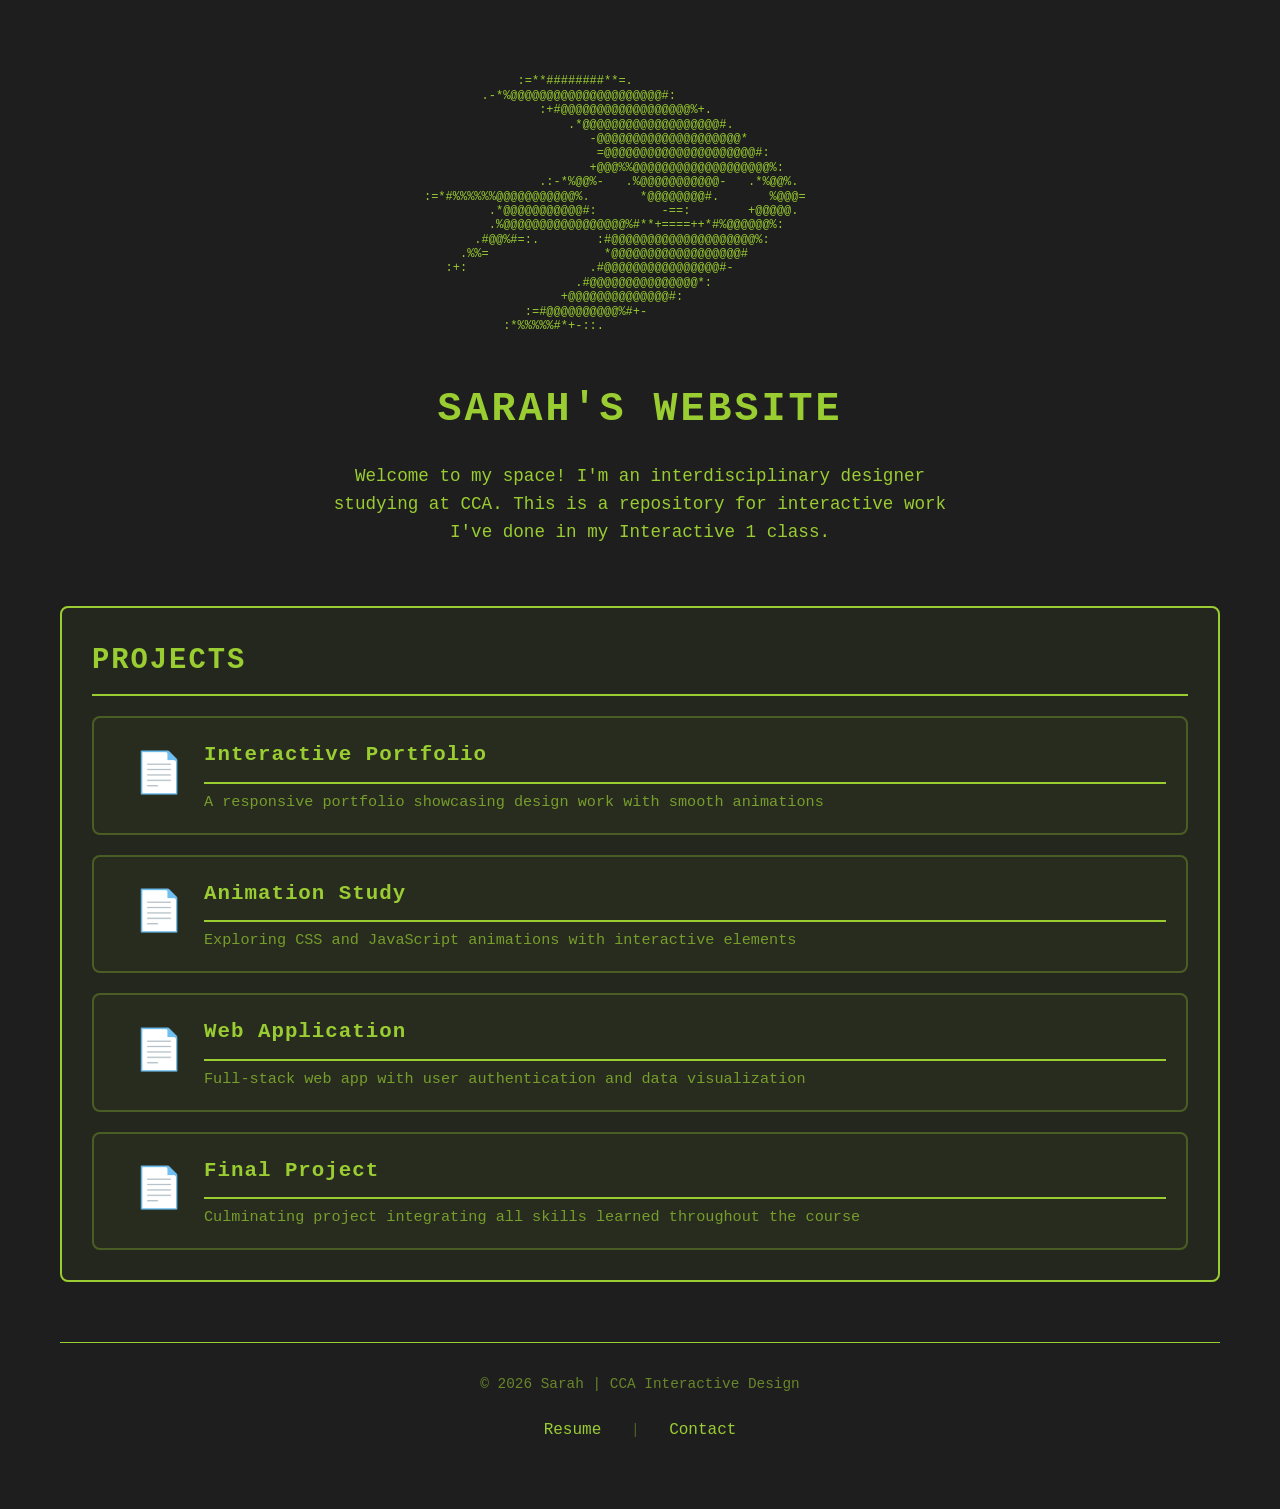
==== index.html @ de09cf16 "Add files via upload" ====
<!DOCTYPE html>
<html lang="en">

<head>
  <meta charset="utf-8" />
  <meta name="viewport" content="width=device-width, initial-scale=1.0">
  <title>Sarah's Interactive Site</title>
  
  <style>
    /* ========================================
       GLOBAL STYLES
       ======================================== */
    * {
      margin: 0;
      padding: 0;
      box-sizing: border-box;
    }

    body {
      background-color: rgb(30, 30, 30);
      font-family: 'Courier New', monospace;
      color: yellowgreen;
      line-height: 1.6;
      padding: 20px;
    }

    /* ========================================
       CONTAINER / LAYOUT
       ======================================== */
    #container {
      max-width: 1200px;
      margin: 0 auto;
      padding: 40px 20px;
    }

    /* ========================================
       HEADER SECTION
       ======================================== */
    header {
      text-align: center;
      margin-bottom: 60px;
    }

    .ascii-art {
      color: yellowgreen;
      font-size: 12px;
      line-height: 1.2;
      margin-bottom: 30px;
      overflow-x: auto;
    }

    h1 {
      color: yellowgreen;
      font-size: 2.5rem;
      margin-bottom: 20px;
      text-transform: uppercase;
      letter-spacing: 3px;
    }

    .tagline {
      color: yellowgreen;
      font-size: 1.1rem;
      max-width: 700px;
      margin: 0 auto;
      padding: 0 20px;
    }

    /* ========================================
       NAVIGATION SECTIONS
       ======================================== */
    .nav-section {
      background-color: rgba(154, 205, 50, 0.05);
      border: 2px solid yellowgreen;
      border-radius: 8px;
      padding: 30px;
      margin-bottom: 30px;
      transition: transform 0.3s ease, box-shadow 0.3s ease;
    }

    .nav-section:hover {
      transform: translateY(-5px);
      box-shadow: 0 5px 20px rgba(154, 205, 50, 0.3);
    }

    .nav-section h2,
    .nav-section h3 {
      color: yellowgreen;
      font-size: 1.8rem;
      margin-bottom: 20px;
      text-transform: uppercase;
      letter-spacing: 2px;
      border-bottom: 2px solid yellowgreen;
      padding-bottom: 10px;
    }

    /* ========================================
       LISTS & LINKS
       ======================================== */
    ul {
      list-style: none;
      padding-left: 0;
    }

    li {
      margin-bottom: 15px;
    }

    a {
      color: yellowgreen;
      text-decoration: none;
      font-size: 1.1rem;
      padding: 10px 15px;
      display: inline-block;
      border: 1px solid transparent;
      border-radius: 4px;
      transition: all 0.3s ease;
      position: relative;
    }

    a::before {
      content: '→ ';
      opacity: 0;
      transform: translateX(-10px);
      transition: all 0.3s ease;
    }

    a:hover {
      background-color: rgba(154, 205, 50, 0.1);
      border: 1px solid yellowgreen;
      padding-left: 25px;
    }

    a:hover::before {
      opacity: 1;
      transform: translateX(0);
    }

    /* ========================================
       PROJECT LIST (File-like elements)
       ======================================== */
    .project-list {
      display: flex;
      flex-direction: column;
      gap: 20px;
    }

    .project-item {
      margin-bottom: 0;
    }

    .project-item a {
      display: flex;
      align-items: center;
      gap: 20px;
      padding: 20px;
      background-color: rgba(154, 205, 50, 0.03);
      border: 2px solid rgba(154, 205, 50, 0.3);
      border-radius: 8px;
      width: 100%;
      transition: all 0.3s ease;
    }

    .project-item a::before {
      content: '';
      opacity: 1;
    }

    .project-item a:hover {
      background-color: rgba(154, 205, 50, 0.1);
      border-color: yellowgreen;
      transform: translateX(10px);
      padding-left: 20px;
    }

    .file-icon {
      font-size: 2.5rem;
      flex-shrink: 0;
    }

    .project-info {
      flex-grow: 1;
    }

    .project-info h3 {
      color: yellowgreen;
      font-size: 1.3rem;
      margin-bottom: 8px;
      text-transform: none;
      letter-spacing: 1px;
    }

    .project-info p {
      color: rgba(154, 205, 50, 0.7);
      font-size: 0.95rem;
      line-height: 1.4;
      margin: 0;
    }

    /* ========================================
       RESPONSIVE DESIGN
       ======================================== */
    @media (max-width: 768px) {
      h1 {
        font-size: 2rem;
      }

      .ascii-art {
        font-size: 8px;
      }

      .nav-section {
        padding: 20px;
      }

      .nav-section h2,
      .nav-section h3 {
        font-size: 1.5rem;
      }

      a {
        font-size: 1rem;
      }
    }

    /* ========================================
       FOOTER (optional)
       ======================================== */
    footer {
      text-align: center;
      margin-top: 60px;
      padding-top: 30px;
      border-top: 1px solid yellowgreen;
      color: rgba(154, 205, 50, 0.6);
      font-size: 0.9rem;
    }

    .footer-links {
      margin-top: 15px;
    }

    .footer-links a {
      color: yellowgreen;
      font-size: 1rem;
      padding: 5px 10px;
    }

    .footer-links a::before {
      content: '';
    }

    .footer-links a:hover {
      padding-left: 10px;
    }

    .footer-links span {
      color: rgba(154, 205, 50, 0.4);
      margin: 0 10px;
    }
  </style>
</head>

<body>
  <div id="container">
    
    <!-- ========================================
         HEADER SECTION
         ======================================== -->
    <header>
      <pre class="ascii-art">
                                                                                                                   
                                             :=**########**=.                                                               
                                        .-*%@@@@@@@@@@@@@@@@@@@@@#:                                                         
                                                :+#@@@@@@@@@@@@@@@@@@%+.                                                    
                                                    .*@@@@@@@@@@@@@@@@@@@#.                                                 
                                                       -@@@@@@@@@@@@@@@@@@@@*                                               
                                                        =@@@@@@@@@@@@@@@@@@@@@#:                                            
                                                       +@@@%%@@@@@@@@@@@@@@@@@@@%:                                          
                                                .:-*%@@%-   .%@@@@@@@@@@@-   .*%@@%.                                        
                                :=*#%%%%%%@@@@@@@@@@@%.       *@@@@@@@@#.       %@@@=                                       
                                         .*@@@@@@@@@@@#:         -==:        +@@@@@.                                        
                                         .%@@@@@@@@@@@@@@@@@%#**+====++*#%@@@@@@%:                                          
                                       .#@@%#=:.        :#@@@@@@@@@@@@@@@@@@@@%:                                            
                                     .%%=                *@@@@@@@@@@@@@@@@@@#                                               
                                   :+:                 .#@@@@@@@@@@@@@@@@#-                                                 
                                                     .#@@@@@@@@@@@@@@@*:                                                    
                                                   +@@@@@@@@@@@@@@#:                                                        
                                              :=#@@@@@@@@@@%#+-                                                             
                                           :*%%%%%#*+-::.                                                                   
      </pre>

      <h1>Sarah's Website</h1>
      <p class="tagline">
        Welcome to my space! I'm an interdisciplinary designer studying at CCA. 
        This is a repository for interactive work I've done in my Interactive 1 class.
      </p>
    </header>

    <!-- ========================================
         MAIN CONTENT
         ======================================== -->
    <main>

      <!-- Projects Section -->
      <section id="projects" class="nav-section">
        <h2>Projects</h2>
        <ul class="project-list">
          <li class="project-item">
            <a href="project1.html">
              <span class="file-icon">📄</span>
              <div class="project-info">
                <h3>Interactive Portfolio</h3>
                <p>A responsive portfolio showcasing design work with smooth animations</p>
              </div>
            </a>
          </li>
          <li class="project-item">
            <a href="project2.html">
              <span class="file-icon">📄</span>
              <div class="project-info">
                <h3>Animation Study</h3>
                <p>Exploring CSS and JavaScript animations with interactive elements</p>
              </div>
            </a>
          </li>
          <li class="project-item">
            <a href="project3.html">
              <span class="file-icon">📄</span>
              <div class="project-info">
                <h3>Web Application</h3>
                <p>Full-stack web app with user authentication and data visualization</p>
              </div>
            </a>
          </li>
          <li class="project-item">
            <a href="project4.html">
              <span class="file-icon">📄</span>
              <div class="project-info">
                <h3>Final Project</h3>
                <p>Culminating project integrating all skills learned throughout the course</p>
              </div>
            </a>
          </li>
        </ul>
      </section>

    </main>

    <!-- ========================================
         FOOTER
         ======================================== -->
    <footer>
      <p>&copy; 2026 Sarah | CCA Interactive Design</p>
      <div class="footer-links">
        <a href="#">Resume</a>
        <span>|</span>
        <a href="#">Contact</a>
      </div>
    </footer>

  </div>
</body>
</html>
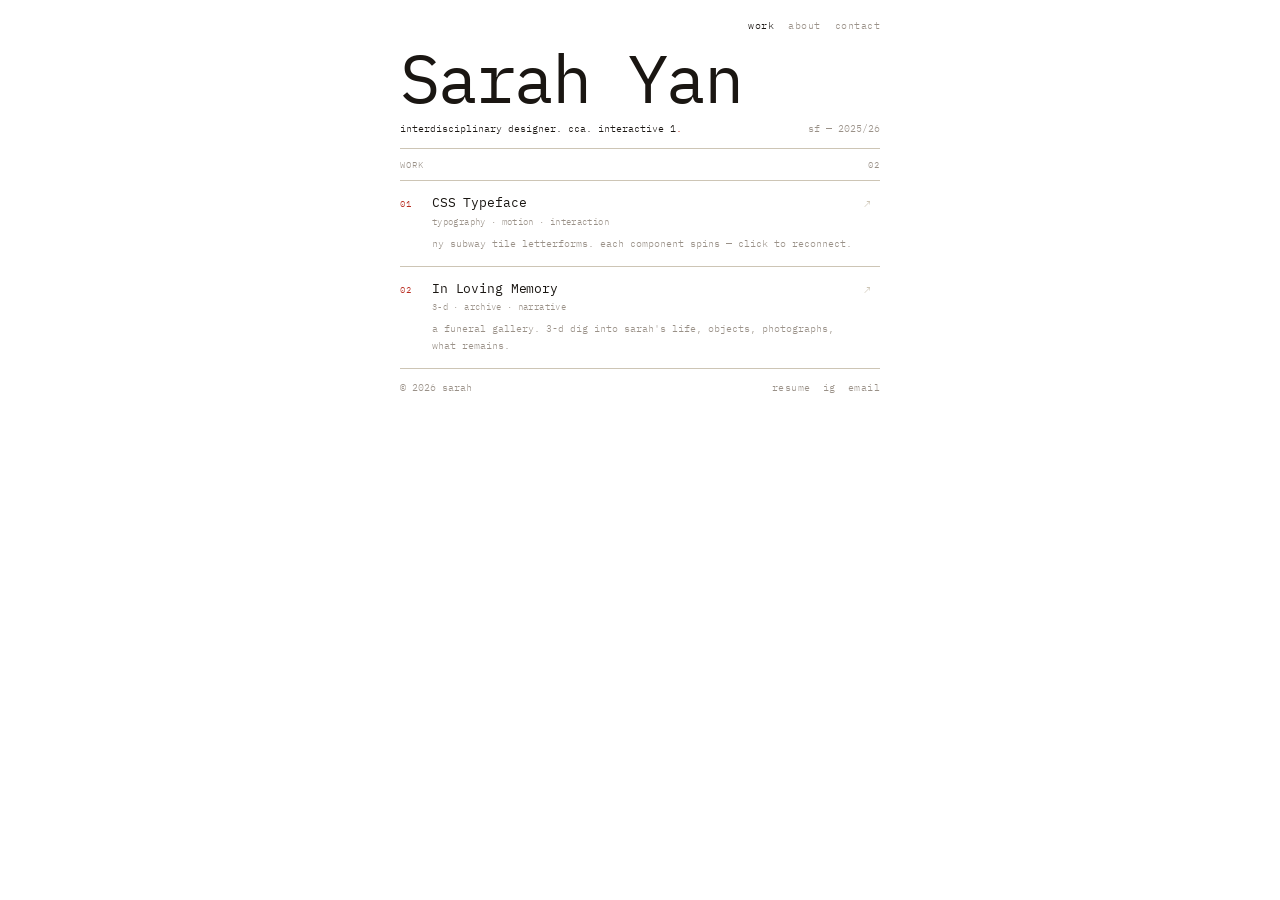
==== commit fc21f429: "Add files via upload" ====
--- a/index.html
+++ b/index.html
@@ -1,362 +1,74 @@
 <!DOCTYPE html>
 <html lang="en">
-
 <head>
   <meta charset="utf-8" />
   <meta name="viewport" content="width=device-width, initial-scale=1.0">
-  <title>Sarah's Interactive Site</title>
-  
-  <style>
-    /* ========================================
-       GLOBAL STYLES
-       ======================================== */
-    * {
-      margin: 0;
-      padding: 0;
-      box-sizing: border-box;
-    }
+  <title>sarah</title>
+  <link href="https://fonts.googleapis.com/css2?family=IBM+Plex+Mono:ital,wght@0,300;0,400;1,300&display=swap" rel="stylesheet">
+  <link rel="stylesheet" href="assets/style.css">
+</head>
+<body>
 
-    body {
-      background-color: rgb(30, 30, 30);
-      font-family: 'Courier New', monospace;
-      color: yellowgreen;
-      line-height: 1.6;
-      padding: 20px;
-    }
+  <div class="page">
 
-    /* ========================================
-       CONTAINER / LAYOUT
-       ======================================== */
-    #container {
-      max-width: 1200px;
-      margin: 0 auto;
-      padding: 40px 20px;
-    }
-
-    /* ========================================
-       HEADER SECTION
-       ======================================== */
-    header {
-      text-align: center;
-      margin-bottom: 60px;
-    }
-
-    .ascii-art {
-      color: yellowgreen;
-      font-size: 12px;
-      line-height: 1.2;
-      margin-bottom: 30px;
-      overflow-x: auto;
-    }
-
-    h1 {
-      color: yellowgreen;
-      font-size: 2.5rem;
-      margin-bottom: 20px;
-      text-transform: uppercase;
-      letter-spacing: 3px;
-    }
-
-    .tagline {
-      color: yellowgreen;
-      font-size: 1.1rem;
-      max-width: 700px;
-      margin: 0 auto;
-      padding: 0 20px;
-    }
-
-    /* ========================================
-       NAVIGATION SECTIONS
-       ======================================== */
-    .nav-section {
-      background-color: rgba(154, 205, 50, 0.05);
-      border: 2px solid yellowgreen;
-      border-radius: 8px;
-      padding: 30px;
-      margin-bottom: 30px;
-      transition: transform 0.3s ease, box-shadow 0.3s ease;
-    }
-
-    .nav-section:hover {
-      transform: translateY(-5px);
-      box-shadow: 0 5px 20px rgba(154, 205, 50, 0.3);
-    }
-
-    .nav-section h2,
-    .nav-section h3 {
-      color: yellowgreen;
-      font-size: 1.8rem;
-      margin-bottom: 20px;
-      text-transform: uppercase;
-      letter-spacing: 2px;
-      border-bottom: 2px solid yellowgreen;
-      padding-bottom: 10px;
-    }
-
-    /* ========================================
-       LISTS & LINKS
-       ======================================== */
-    ul {
-      list-style: none;
-      padding-left: 0;
-    }
-
-    li {
-      margin-bottom: 15px;
-    }
-
-    a {
-      color: yellowgreen;
-      text-decoration: none;
-      font-size: 1.1rem;
-      padding: 10px 15px;
-      display: inline-block;
-      border: 1px solid transparent;
-      border-radius: 4px;
-      transition: all 0.3s ease;
-      position: relative;
-    }
-
-    a::before {
-      content: '→ ';
-      opacity: 0;
-      transform: translateX(-10px);
-      transition: all 0.3s ease;
-    }
-
-    a:hover {
-      background-color: rgba(154, 205, 50, 0.1);
-      border: 1px solid yellowgreen;
-      padding-left: 25px;
-    }
-
-    a:hover::before {
-      opacity: 1;
-      transform: translateX(0);
-    }
-
-    /* ========================================
-       PROJECT LIST (File-like elements)
-       ======================================== */
-    .project-list {
-      display: flex;
-      flex-direction: column;
-      gap: 20px;
-    }
-
-    .project-item {
-      margin-bottom: 0;
-    }
-
-    .project-item a {
-      display: flex;
-      align-items: center;
-      gap: 20px;
-      padding: 20px;
-      background-color: rgba(154, 205, 50, 0.03);
-      border: 2px solid rgba(154, 205, 50, 0.3);
-      border-radius: 8px;
-      width: 100%;
-      transition: all 0.3s ease;
-    }
-
-    .project-item a::before {
-      content: '';
-      opacity: 1;
-    }
-
-    .project-item a:hover {
-      background-color: rgba(154, 205, 50, 0.1);
-      border-color: yellowgreen;
-      transform: translateX(10px);
-      padding-left: 20px;
-    }
-
-    .file-icon {
-      font-size: 2.5rem;
-      flex-shrink: 0;
-    }
-
-    .project-info {
-      flex-grow: 1;
-    }
-
-    .project-info h3 {
-      color: yellowgreen;
-      font-size: 1.3rem;
-      margin-bottom: 8px;
-      text-transform: none;
-      letter-spacing: 1px;
-    }
-
-    .project-info p {
-      color: rgba(154, 205, 50, 0.7);
-      font-size: 0.95rem;
-      line-height: 1.4;
-      margin: 0;
-    }
-
-    /* ========================================
-       RESPONSIVE DESIGN
-       ======================================== */
-    @media (max-width: 768px) {
-      h1 {
-        font-size: 2rem;
-      }
-
-      .ascii-art {
-        font-size: 8px;
-      }
-
-      .nav-section {
-        padding: 20px;
-      }
-
-      .nav-section h2,
-      .nav-section h3 {
-        font-size: 1.5rem;
-      }
-
-      a {
-        font-size: 1rem;
-      }
-    }
-
-    /* ========================================
-       FOOTER (optional)
-       ======================================== */
-    footer {
-      text-align: center;
-      margin-top: 60px;
-      padding-top: 30px;
-      border-top: 1px solid yellowgreen;
-      color: rgba(154, 205, 50, 0.6);
-      font-size: 0.9rem;
-    }
-
-    .footer-links {
-      margin-top: 15px;
-    }
-
-    .footer-links a {
-      color: yellowgreen;
-      font-size: 1rem;
-      padding: 5px 10px;
-    }
-
-    .footer-links a::before {
-      content: '';
-    }
-
-    .footer-links a:hover {
-      padding-left: 10px;
-    }
-
-    .footer-links span {
-      color: rgba(154, 205, 50, 0.4);
-      margin: 0 10px;
-    }
-  </style>
-</head>
-
-<body>
-  <div id="container">
-    
-    <!-- ========================================
-         HEADER SECTION
-         ======================================== -->
     <header>
-      <pre class="ascii-art">
-                                                                                                                   
-                                             :=**########**=.                                                               
-                                        .-*%@@@@@@@@@@@@@@@@@@@@@#:                                                         
-                                                :+#@@@@@@@@@@@@@@@@@@%+.                                                    
-                                                    .*@@@@@@@@@@@@@@@@@@@#.                                                 
-                                                       -@@@@@@@@@@@@@@@@@@@@*                                               
-                                                        =@@@@@@@@@@@@@@@@@@@@@#:                                            
-                                                       +@@@%%@@@@@@@@@@@@@@@@@@@%:                                          
-                                                .:-*%@@%-   .%@@@@@@@@@@@-   .*%@@%.                                        
-                                :=*#%%%%%%@@@@@@@@@@@%.       *@@@@@@@@#.       %@@@=                                       
-                                         .*@@@@@@@@@@@#:         -==:        +@@@@@.                                        
-                                         .%@@@@@@@@@@@@@@@@@%#**+====++*#%@@@@@@%:                                          
-                                       .#@@%#=:.        :#@@@@@@@@@@@@@@@@@@@@%:                                            
-                                     .%%=                *@@@@@@@@@@@@@@@@@@#                                               
-                                   :+:                 .#@@@@@@@@@@@@@@@@#-                                                 
-                                                     .#@@@@@@@@@@@@@@@*:                                                    
-                                                   +@@@@@@@@@@@@@@#:                                                        
-                                              :=#@@@@@@@@@@%#+-                                                             
-                                           :*%%%%%#*+-::.                                                                   
-      </pre>
-
-      <h1>Sarah's Website</h1>
-      <p class="tagline">
-        Welcome to my space! I'm an interdisciplinary designer studying at CCA. 
-        This is a repository for interactive work I've done in my Interactive 1 class.
-      </p>
+      <div class="header-top">
+        <nav>
+          <a href="#" class="on">work</a>
+          <a href="#">about</a>
+          <a href="#">contact</a>
+        </nav>
+      </div>
+      <h1 class="big-name">Sarah Yan</span></h1>
+      <div class="bio-inline">
+        <span>interdisciplinary designer. cca. interactive 1<span class="r">.</span></span>
+        <span class="dim">sf — 2025/26</span>
+      </div>
     </header>
 
-    <!-- ========================================
-         MAIN CONTENT
-         ======================================== -->
     <main>
 
-      <!-- Projects Section -->
-      <section id="projects" class="nav-section">
-        <h2>Projects</h2>
-        <ul class="project-list">
-          <li class="project-item">
-            <a href="project1.html">
-              <span class="file-icon">📄</span>
-              <div class="project-info">
-                <h3>Interactive Portfolio</h3>
-                <p>A responsive portfolio showcasing design work with smooth animations</p>
-              </div>
-            </a>
-          </li>
-          <li class="project-item">
-            <a href="project2.html">
-              <span class="file-icon">📄</span>
-              <div class="project-info">
-                <h3>Animation Study</h3>
-                <p>Exploring CSS and JavaScript animations with interactive elements</p>
-              </div>
-            </a>
-          </li>
-          <li class="project-item">
-            <a href="project3.html">
-              <span class="file-icon">📄</span>
-              <div class="project-info">
-                <h3>Web Application</h3>
-                <p>Full-stack web app with user authentication and data visualization</p>
-              </div>
-            </a>
-          </li>
-          <li class="project-item">
-            <a href="project4.html">
-              <span class="file-icon">📄</span>
-              <div class="project-info">
-                <h3>Final Project</h3>
-                <p>Culminating project integrating all skills learned throughout the course</p>
-              </div>
-            </a>
-          </li>
-        </ul>
-      </section>
+      <div class="row-label">
+        <span>work</span>
+        <span>02</span>
+      </div>
+
+      <article>
+        <a href="project1.html">
+          <span class="n r">01</span>
+          <div class="info">
+            <span class="title">CSS Typeface</span>
+            <span class="tags">typography · motion · interaction</span>
+            <span class="desc">ny subway tile letterforms. each component spins — click to reconnect.</span>
+          </div>
+          <span class="arr">↗</span>
+        </a>
+      </article>
+
+      <article>
+        <a href="project2.html">
+          <span class="n r">02</span>
+          <div class="info">
+            <span class="title">In Loving Memory</span>
+            <span class="tags">3-d · archive · narrative</span>
+            <span class="desc">a funeral gallery. 3-d dig into sarah's life, objects, photographs, what remains.</span>
+          </div>
+          <span class="arr">↗</span>
+        </a>
+      </article>
 
     </main>
 
-    <!-- ========================================
-         FOOTER
-         ======================================== -->
     <footer>
-      <p>&copy; 2026 Sarah | CCA Interactive Design</p>
-      <div class="footer-links">
-        <a href="#">Resume</a>
-        <span>|</span>
-        <a href="#">Contact</a>
+      <span class="dim">© 2026 sarah</span>
+      <div>
+        <a href="#">resume</a>
+        <a href="#">ig</a>
+        <a href="#">email</a>
       </div>
     </footer>
 
   </div>
+
 </body>
 </html>
--- a/assets/style.css
+++ b/assets/style.css
@@ -0,0 +1,188 @@
+:root {
+  --bg:     #ffffff;
+  --ink:    #1a1612;
+  --red:    #b82a1e;
+  --dim:    #9a9188;
+  --line:   #cdc5b5;
+  --mono:   'IBM Plex Mono', monospace;
+}
+
+*, *::before, *::after { margin: 0; padding: 0; box-sizing: border-box; }
+html { -webkit-font-smoothing: antialiased; }
+
+body, a, button {
+  cursor: url('https://everest-pipkin.com/projects/cursor/g.gif'), auto;
+}
+
+body {
+  background: var(--bg);
+  color: var(--ink);
+  font-family: var(--mono);
+  font-size: 11px;
+  font-weight: 300;
+  line-height: 1.55;
+}
+
+a { color: inherit; text-decoration: none; }
+
+/* page */
+.page {
+  max-width: 520px;
+  margin: 0 auto;
+  padding: 0 20px;
+  opacity: 0;
+  animation: up 0.4s ease forwards;
+}
+@keyframes up {
+  from { opacity:0; transform:translateY(6px); }
+  to   { opacity:1; transform:translateY(0); }
+}
+
+/* accents */
+.r   { color: var(--red); }
+.dim { color: var(--dim); }
+
+/* header */
+header {
+  padding: 18px 0 0;
+  border-bottom: 1px solid var(--line);
+}
+
+.header-top {
+  display: flex;
+  justify-content: flex-end;
+  margin-bottom: 10px;
+}
+
+.big-name {
+  font-family: var(--mono);
+  font-size: clamp(2.4rem, 10vw, 4.2rem);
+  font-weight: 400;
+  letter-spacing: -0.03em;
+  line-height: 1;
+  margin-bottom: 10px;
+}
+
+.bio-inline {
+  display: flex;
+  justify-content: space-between;
+  align-items: baseline;
+  padding-bottom: 12px;
+  font-size: 10px;
+  gap: 10px;
+  flex-wrap: wrap;
+}
+
+.bio-inline .dim { color: var(--dim); }
+
+nav { display: flex; gap: 14px; }
+nav a {
+  font-size: 10px;
+  color: var(--dim);
+  letter-spacing: 0.05em;
+  transition: color 0.12s;
+}
+nav a.on, nav a:hover { color: var(--ink); }
+
+/* row label */
+.row-label {
+  display: flex;
+  justify-content: space-between;
+  padding: 9px 0 8px;
+  font-size: 9px;
+  letter-spacing: 0.12em;
+  text-transform: uppercase;
+  color: var(--dim);
+  border-bottom: 1px solid var(--line);
+}
+
+/* articles */
+article {
+  border-bottom: 1px solid var(--line);
+}
+
+article a {
+  display: grid;
+  grid-template-columns: 22px 1fr 16px;
+  gap: 0 10px;
+  padding: 14px 0;
+  align-items: start;
+  transition: background 0.12s;
+}
+
+article a:hover { background: rgba(0,0,0,0.025); }
+
+/* project number */
+.n {
+  font-size: 9px;
+  letter-spacing: 0.08em;
+  padding-top: 2px;
+}
+
+/* info stack */
+.info {
+  display: flex;
+  flex-direction: column;
+  gap: 4px;
+}
+
+.title {
+  font-size: 13px;
+  font-weight: 400;
+  letter-spacing: -0.01em;
+  color: var(--ink);
+  line-height: 1.2;
+}
+
+.tags {
+  font-size: 9px;
+  color: var(--dim);
+  letter-spacing: 0.04em;
+}
+
+.desc {
+  font-size: 10px;
+  color: var(--dim);
+  line-height: 1.7;
+  margin-top: 2px;
+}
+
+/* arrow */
+.arr {
+  font-size: 11px;
+  color: var(--line);
+  padding-top: 1px;
+  transition: color 0.12s, transform 0.12s;
+  display: inline-block;
+}
+article a:hover .arr {
+  color: var(--red);
+  transform: translate(2px,-2px);
+}
+
+/* on hover, tags blush red */
+article a:hover .tags { color: var(--red); opacity: 0.6; }
+
+/* footer */
+footer {
+  display: flex;
+  justify-content: space-between;
+  align-items: center;
+  padding: 12px 0 28px;
+  font-size: 9.5px;
+}
+
+footer div { display: flex; gap: 12px; }
+
+footer a {
+  color: var(--dim);
+  letter-spacing: 0.05em;
+  transition: color 0.12s;
+}
+footer a:hover { color: var(--ink); }
+
+/* mobile */
+@media (max-width: 400px) {
+  article a { grid-template-columns: 18px 1fr 14px; }
+  footer { flex-direction: column; align-items: flex-start; gap: 8px; }
+}
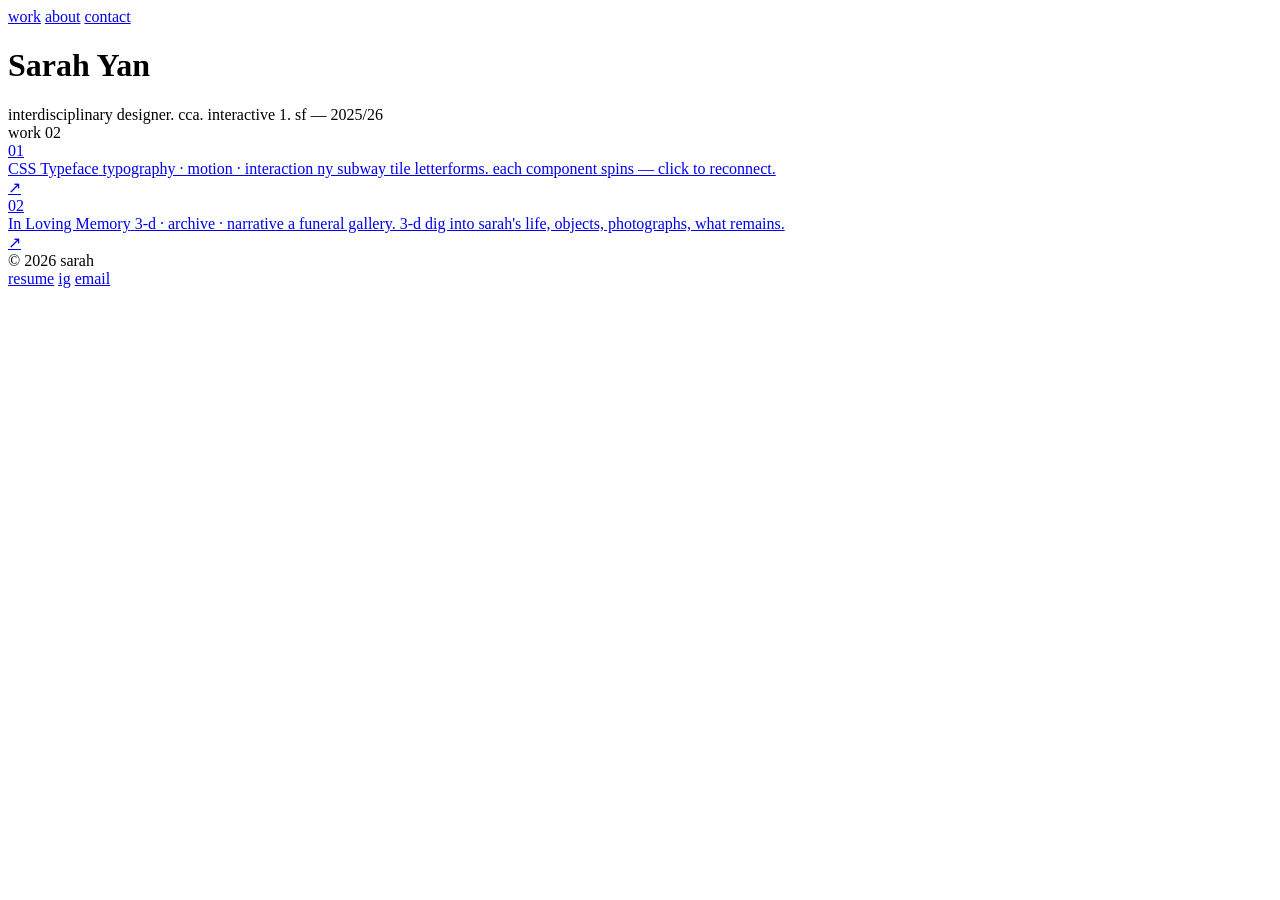
==== commit fd1c0cf4: "Update stylesheet and project link in index.htmladded project page" ====
--- a/index.html
+++ b/index.html
@@ -46,7 +46,7 @@
       </article>
 
       <article>
-        <a href="project2.html">
+        <a href="https://inlovingmemorysarah.netlify.app/" target="_blank" rel="noopener">
           <span class="n r">02</span>
           <div class="info">
             <span class="title">In Loving Memory</span>
@@ -71,4 +71,4 @@
   </div>
 
 </body>
-</html>+</html>
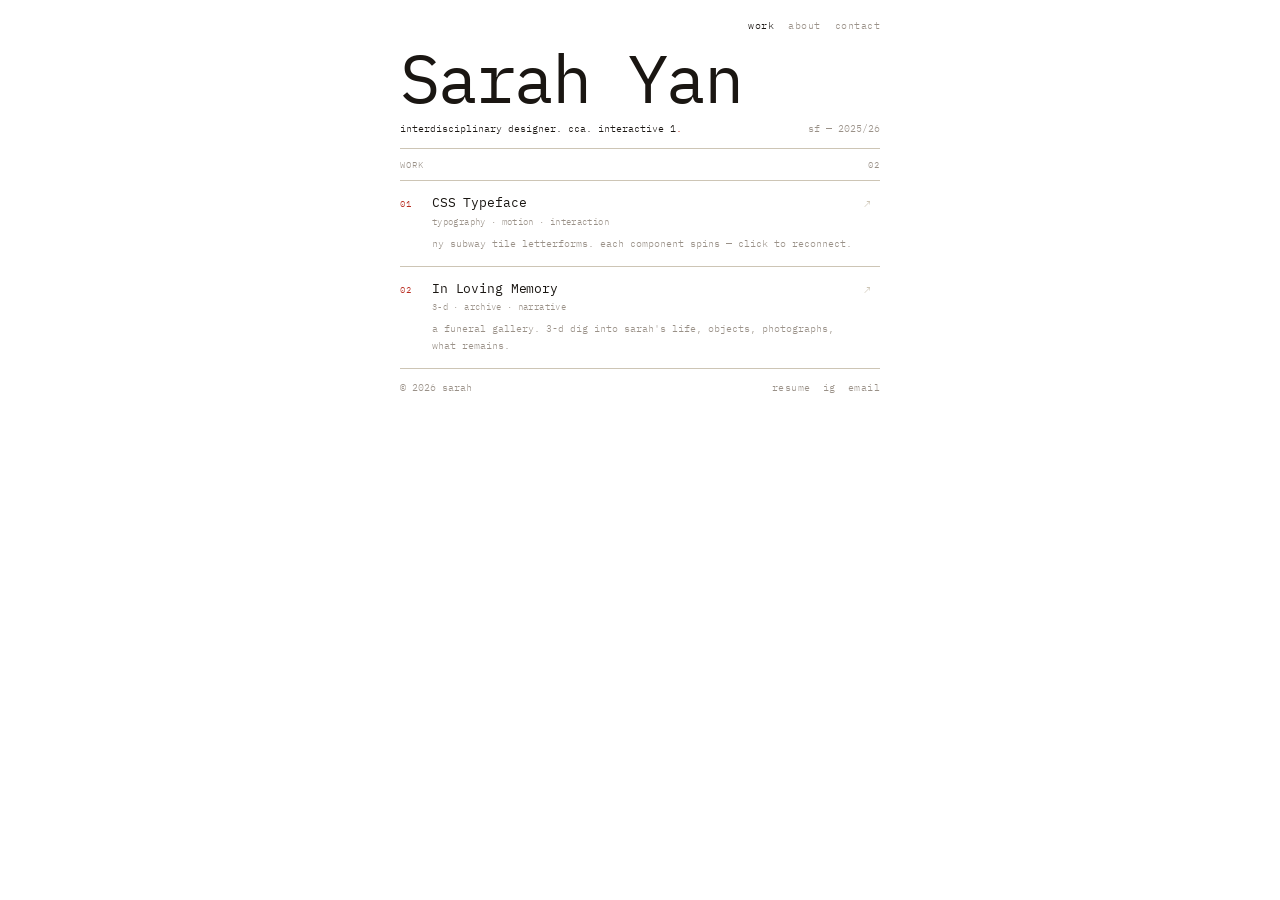
==== commit a459884f: "Update stylesheet link in index.html" ====
--- a/index.html
+++ b/index.html
@@ -5,7 +5,7 @@
   <meta name="viewport" content="width=device-width, initial-scale=1.0">
   <title>sarah</title>
   <link href="https://fonts.googleapis.com/css2?family=IBM+Plex+Mono:ital,wght@0,300;0,400;1,300&display=swap" rel="stylesheet">
-  <link rel="stylesheet" href="assets/style.css">
+  <link rel="stylesheet" href="style.css">
 </head>
 <body>
 
--- a/style.css
+++ b/style.css
@@ -0,0 +1,188 @@
+:root {
+  --bg:     #ffffff;
+  --ink:    #1a1612;
+  --red:    #b82a1e;
+  --dim:    #9a9188;
+  --line:   #cdc5b5;
+  --mono:   'IBM Plex Mono', monospace;
+}
+
+*, *::before, *::after { margin: 0; padding: 0; box-sizing: border-box; }
+html { -webkit-font-smoothing: antialiased; }
+
+body, a, button {
+  cursor: url('https://everest-pipkin.com/projects/cursor/g.gif'), auto;
+}
+
+body {
+  background: var(--bg);
+  color: var(--ink);
+  font-family: var(--mono);
+  font-size: 11px;
+  font-weight: 300;
+  line-height: 1.55;
+}
+
+a { color: inherit; text-decoration: none; }
+
+/* page */
+.page {
+  max-width: 520px;
+  margin: 0 auto;
+  padding: 0 20px;
+  opacity: 0;
+  animation: up 0.4s ease forwards;
+}
+@keyframes up {
+  from { opacity:0; transform:translateY(6px); }
+  to   { opacity:1; transform:translateY(0); }
+}
+
+/* accents */
+.r   { color: var(--red); }
+.dim { color: var(--dim); }
+
+/* header */
+header {
+  padding: 18px 0 0;
+  border-bottom: 1px solid var(--line);
+}
+
+.header-top {
+  display: flex;
+  justify-content: flex-end;
+  margin-bottom: 10px;
+}
+
+.big-name {
+  font-family: var(--mono);
+  font-size: clamp(2.4rem, 10vw, 4.2rem);
+  font-weight: 400;
+  letter-spacing: -0.03em;
+  line-height: 1;
+  margin-bottom: 10px;
+}
+
+.bio-inline {
+  display: flex;
+  justify-content: space-between;
+  align-items: baseline;
+  padding-bottom: 12px;
+  font-size: 10px;
+  gap: 10px;
+  flex-wrap: wrap;
+}
+
+.bio-inline .dim { color: var(--dim); }
+
+nav { display: flex; gap: 14px; }
+nav a {
+  font-size: 10px;
+  color: var(--dim);
+  letter-spacing: 0.05em;
+  transition: color 0.12s;
+}
+nav a.on, nav a:hover { color: var(--ink); }
+
+/* row label */
+.row-label {
+  display: flex;
+  justify-content: space-between;
+  padding: 9px 0 8px;
+  font-size: 9px;
+  letter-spacing: 0.12em;
+  text-transform: uppercase;
+  color: var(--dim);
+  border-bottom: 1px solid var(--line);
+}
+
+/* articles */
+article {
+  border-bottom: 1px solid var(--line);
+}
+
+article a {
+  display: grid;
+  grid-template-columns: 22px 1fr 16px;
+  gap: 0 10px;
+  padding: 14px 0;
+  align-items: start;
+  transition: background 0.12s;
+}
+
+article a:hover { background: rgba(0,0,0,0.025); }
+
+/* project number */
+.n {
+  font-size: 9px;
+  letter-spacing: 0.08em;
+  padding-top: 2px;
+}
+
+/* info stack */
+.info {
+  display: flex;
+  flex-direction: column;
+  gap: 4px;
+}
+
+.title {
+  font-size: 13px;
+  font-weight: 400;
+  letter-spacing: -0.01em;
+  color: var(--ink);
+  line-height: 1.2;
+}
+
+.tags {
+  font-size: 9px;
+  color: var(--dim);
+  letter-spacing: 0.04em;
+}
+
+.desc {
+  font-size: 10px;
+  color: var(--dim);
+  line-height: 1.7;
+  margin-top: 2px;
+}
+
+/* arrow */
+.arr {
+  font-size: 11px;
+  color: var(--line);
+  padding-top: 1px;
+  transition: color 0.12s, transform 0.12s;
+  display: inline-block;
+}
+article a:hover .arr {
+  color: var(--red);
+  transform: translate(2px,-2px);
+}
+
+/* on hover, tags blush red */
+article a:hover .tags { color: var(--red); opacity: 0.6; }
+
+/* footer */
+footer {
+  display: flex;
+  justify-content: space-between;
+  align-items: center;
+  padding: 12px 0 28px;
+  font-size: 9.5px;
+}
+
+footer div { display: flex; gap: 12px; }
+
+footer a {
+  color: var(--dim);
+  letter-spacing: 0.05em;
+  transition: color 0.12s;
+}
+footer a:hover { color: var(--ink); }
+
+/* mobile */
+@media (max-width: 400px) {
+  article a { grid-template-columns: 18px 1fr 14px; }
+  footer { flex-direction: column; align-items: flex-start; gap: 8px; }
+}
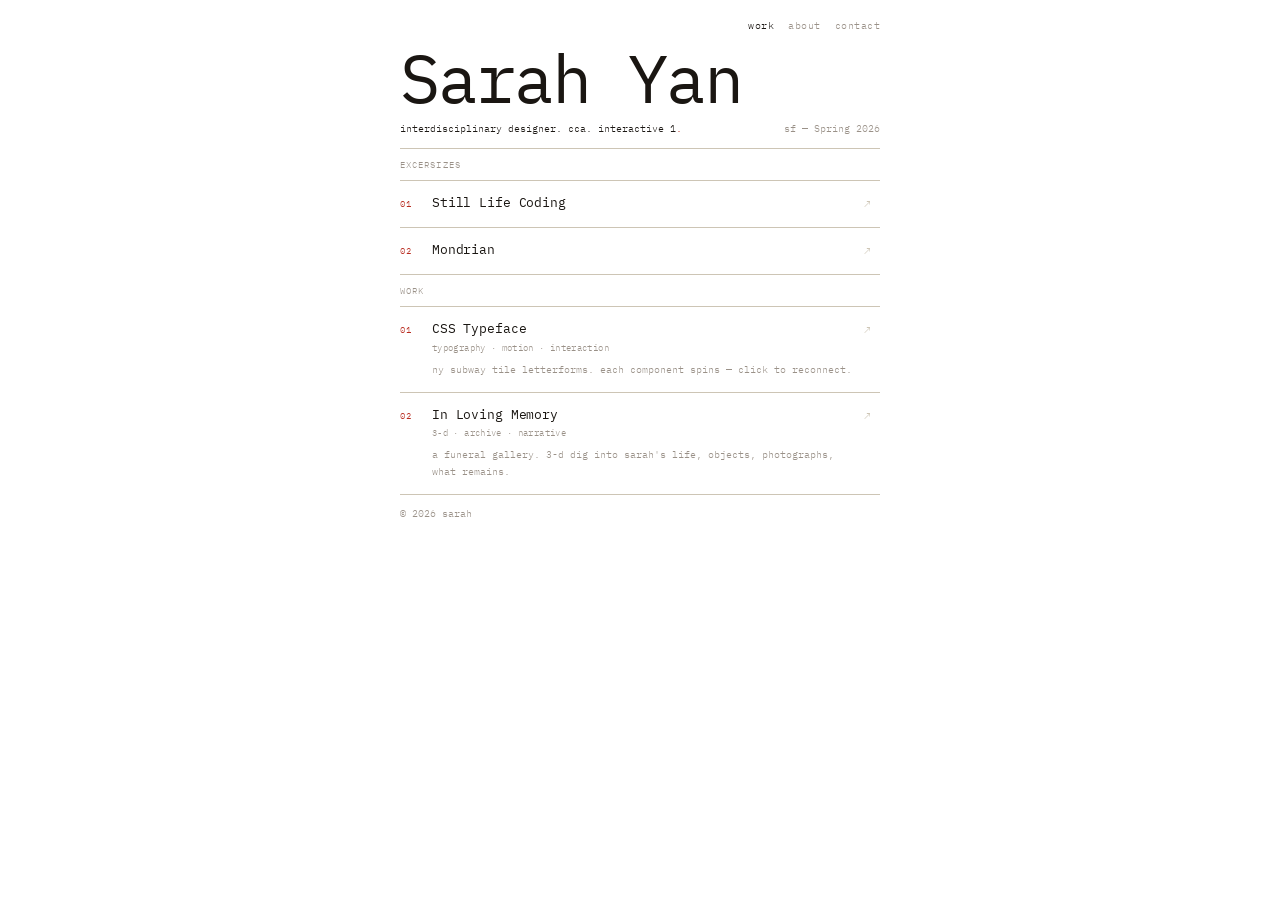
==== commit 0a2674a1: "Update index.html" ====
--- a/index.html
+++ b/index.html
@@ -22,19 +22,41 @@
       <h1 class="big-name">Sarah Yan</span></h1>
       <div class="bio-inline">
         <span>interdisciplinary designer. cca. interactive 1<span class="r">.</span></span>
-        <span class="dim">sf — 2025/26</span>
+        <span class="dim">sf — Spring 2026</span>
       </div>
     </header>
 
     <main>
 
       <div class="row-label">
-        <span>work</span>
-        <span>02</span>
+        <span>excersizes</span>
+      </div>
+        <article>
+          <a href="projects/exercises/still_life/still life coding/index.html" target="_blank" rel="noopener">
+            <span class="n r">01</span>
+            <div class="info">
+              <span class="title">Still Life Coding</span>
+            </div>
+            <span class="arr">↗</span>
+          </a>
+        </article>
+        <article>
+                    <a href="projects/exercises/my-mondriaan/index.html" target="_blank" rel="noopener">
+            <span class="n r">02</span>
+            <div class="info">
+              <span class="title">Mondrian</span>
+            </div>
+            <span class="arr">↗</span>
+          </a>
+        </article>
+
+      <div class="row-label">
+      <span>work</span>
       </div>
 
-      <article>
-        <a href="project1.html">
+    </main>
+         <article>
+        <a href="projects/css-typeface/index.html" target="_blank" rel="noopener">
           <span class="n r">01</span>
           <div class="info">
             <span class="title">CSS Typeface</span>
@@ -46,7 +68,7 @@
       </article>
 
       <article>
-        <a href="https://inlovingmemorysarah.netlify.app/" target="_blank" rel="noopener">
+        <a href="projects/in_loving_memory/index.html" target="_blank" rel="noopener">
           <span class="n r">02</span>
           <div class="info">
             <span class="title">In Loving Memory</span>
@@ -56,19 +78,11 @@
           <span class="arr">↗</span>
         </a>
       </article>
+      <footer>
+      <span class="dim">© 2026 sarah</span>
+      </footer>
+  </div>
 
-    </main>
-
-    <footer>
-      <span class="dim">© 2026 sarah</span>
-      <div>
-        <a href="#">resume</a>
-        <a href="#">ig</a>
-        <a href="#">email</a>
-      </div>
-    </footer>
-
-  </div>
 
 </body>
 </html>
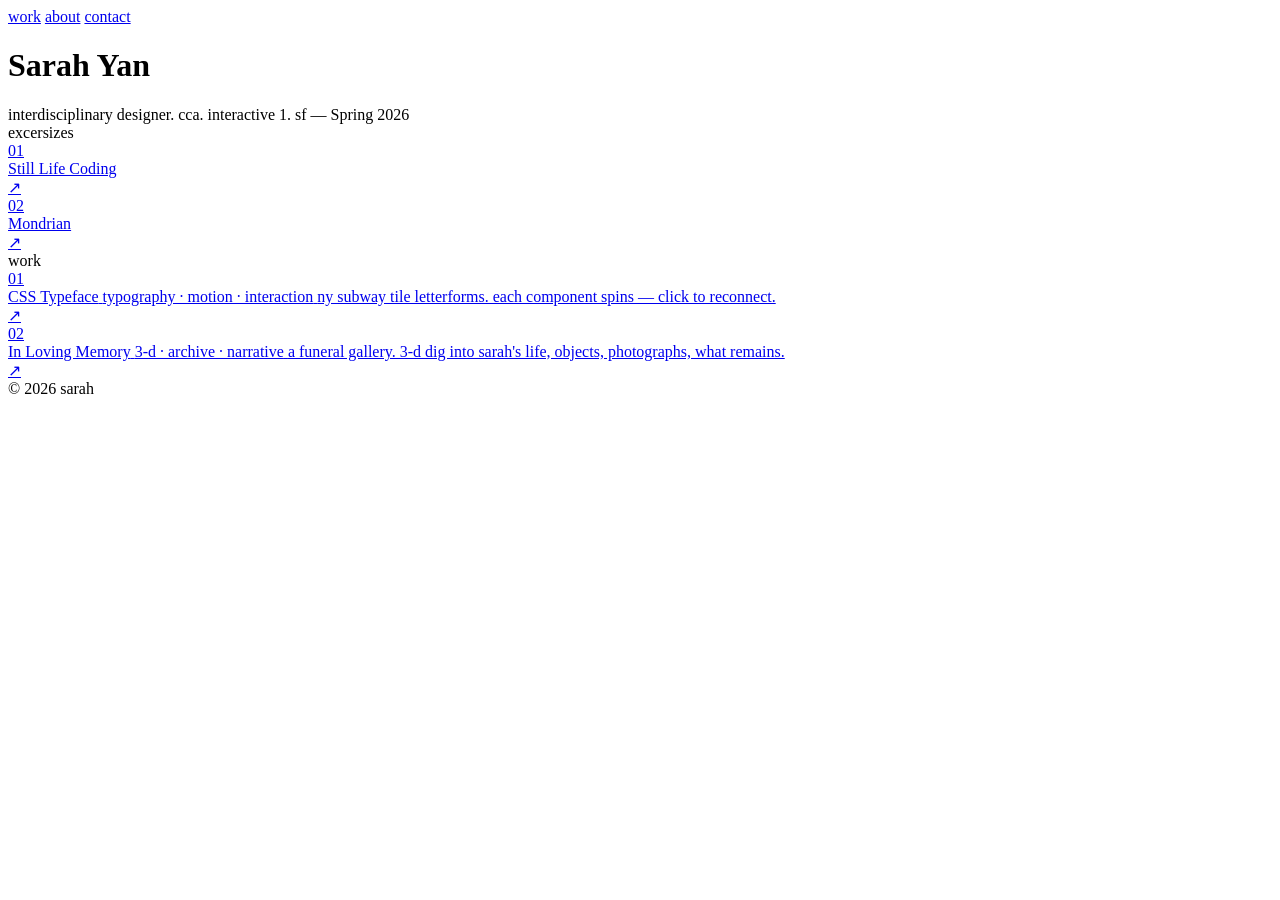
==== commit f4029a59: "Update index.html" ====
--- a/index.html
+++ b/index.html
@@ -5,7 +5,7 @@
   <meta name="viewport" content="width=device-width, initial-scale=1.0">
   <title>sarah</title>
   <link href="https://fonts.googleapis.com/css2?family=IBM+Plex+Mono:ital,wght@0,300;0,400;1,300&display=swap" rel="stylesheet">
-  <link rel="stylesheet" href="style.css">
+  <link rel="stylesheet" href="assets/style.css">
 </head>
 <body>
 
@@ -68,7 +68,7 @@
       </article>
 
       <article>
-        <a href="projects/in_loving_memory/index.html" target="_blank" rel="noopener">
+        <a href="https://inlovingmemorysarah.netlify.app" target="_blank" rel="noopener">
           <span class="n r">02</span>
           <div class="info">
             <span class="title">In Loving Memory</span>
